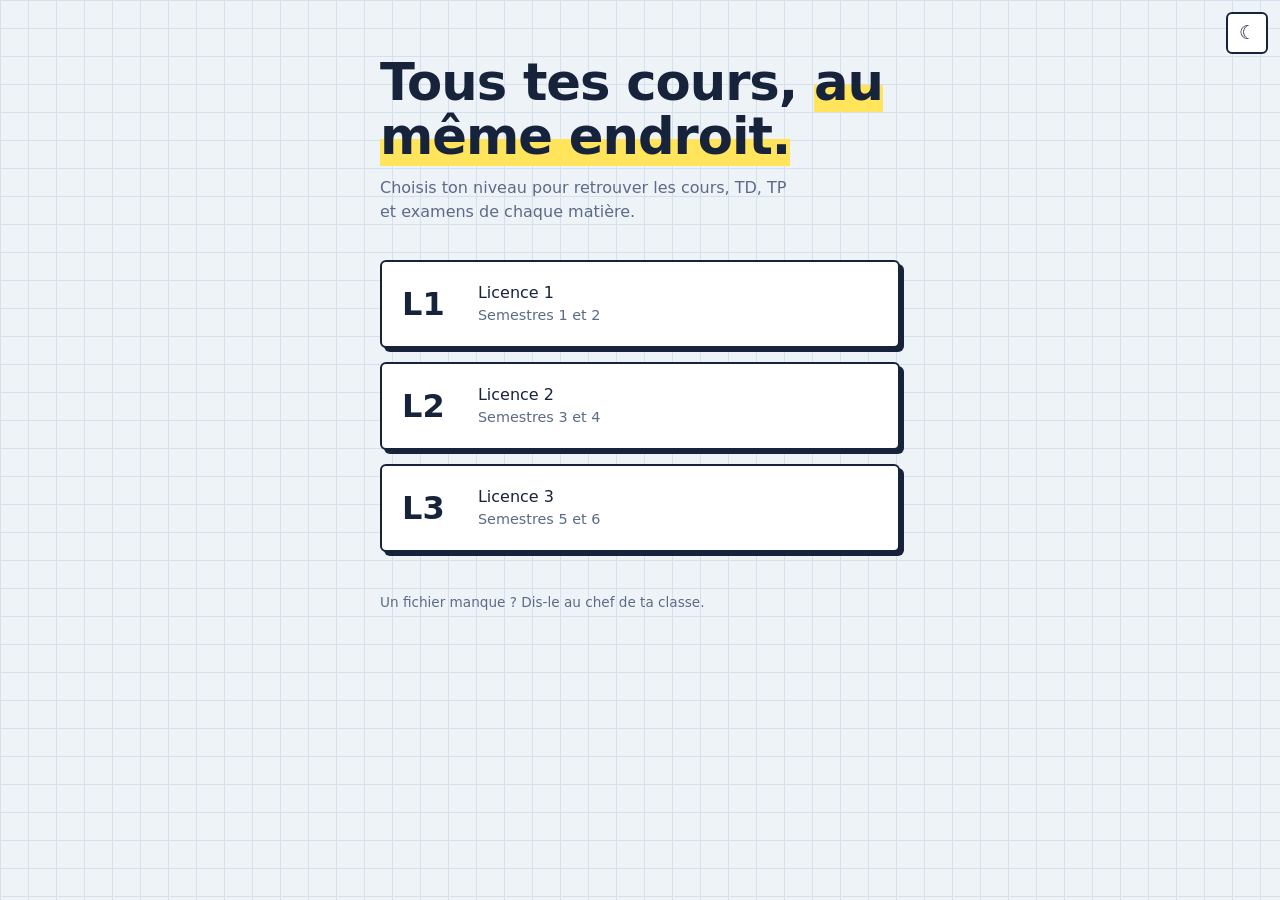
==== index.html @ 029b73b8 "First version" ====
<!DOCTYPE html>
<html lang="fr">
<head>
  <meta charset="UTF-8">
  <meta name="viewport" content="width=device-width, initial-scale=1">
  <title>My Lessons - Tous les cours au même endroit</title>
  <meta name="theme-color" content="#16233b">
  <link rel="manifest" href="manifest.json">
  <link rel="apple-touch-icon" href="icons/icon-192.png">
  <link rel="stylesheet" href="css/style.css">
  <script src="js/theme.js"></script>
</head>
<body>
  <main class="wrap">
    <h1>Tous tes cours, <span>au même endroit.</span></h1>
    <p class="lead">Choisis ton niveau pour retrouver les cours, TD, TP et examens de chaque matière.</p>

    <a id="resume" class="resume" href="#"></a>

    <nav class="levels" aria-label="Choix du niveau">
      <a class="level" href="niveau.html?l=L1" data-level="L1"><b>L1</b><span>Licence 1<small>Semestres 1 et 2</small></span></a>
      <a class="level" href="niveau.html?l=L2" data-level="L2"><b>L2</b><span>Licence 2<small>Semestres 3 et 4</small></span></a>
      <a class="level" href="niveau.html?l=L3" data-level="L3"><b>L3</b><span>Licence 3<small>Semestres 5 et 6</small></span></a>
    </nav>

    <footer>Un fichier manque ? Dis-le au chef de ta classe.</footer>
  </main>

  <script>
    // Se souvenir du dernier niveau choisi
    const KEY = "ml_level";
    try {
      document.querySelectorAll(".level").forEach(a =>
        a.addEventListener("click", () => localStorage.setItem(KEY, a.dataset.level)));
      const last = localStorage.getItem(KEY);
      if (last) {
        const r = document.getElementById("resume");
        r.href = "niveau.html?l=" + last;
        r.textContent = "Continuer avec " + last;
        r.classList.add("show");
      }
    } catch (e) { /* stockage indisponible : on ignore */ }
    if ("serviceWorker" in navigator) navigator.serviceWorker.register("sw.js").catch(() => {});
  </script>
</body>
</html>
---- css/style.css ----
:root {
  --paper: #eef3f8;
  --grid: #d6e0ec;
  --ink: #16233b;
  --muted: #5b6b85;
  --marker: #ffe45c;
  --hl: #ffe45c;
  --card: #ffffff;
}
@media (prefers-color-scheme: dark) {
  :root:not([data-theme="light"]) {
    --paper: #101826; --grid: #1b2840; --ink: #e8eef8; --muted: #93a3bf;
    --marker: #c9a800; --hl: #7a6200; --card: #17233a;
  }
}
:root[data-theme="dark"] {
  --paper: #101826; --grid: #1b2840; --ink: #e8eef8; --muted: #93a3bf;
  --marker: #c9a800; --hl: #7a6200; --card: #17233a;
}
* { box-sizing: border-box; }
html, body { margin: 0; }
body {
  min-height: 100vh;
  background-color: var(--paper);
  background-image:
    linear-gradient(var(--grid) 1px, transparent 1px),
    linear-gradient(90deg, var(--grid) 1px, transparent 1px);
  background-size: 28px 28px;
  color: var(--ink);
  font-family: "Segoe UI", system-ui, -apple-system, Roboto, sans-serif;
  line-height: 1.5;
}
.wrap {
  max-width: 560px;
  margin: 0 auto;
  padding: 56px 20px 40px;
}
h1 {
  font-size: clamp(2.2rem, 9vw, 3.2rem);
  line-height: 1.05;
  margin: 0 0 12px;
  letter-spacing: -0.02em;
}
h1 span {
  background: linear-gradient(transparent 55%, var(--hl) 55%);
}
.lead { color: var(--muted); margin: 0 0 36px; max-width: 42ch; }
.levels { display: grid; gap: 14px; }
.level {
  display: flex;
  align-items: center;
  gap: 18px;
  padding: 18px 20px;
  background: var(--card);
  color: inherit;
  text-decoration: none;
  border: 2px solid var(--ink);
  border-radius: 6px;
  box-shadow: 4px 4px 0 var(--ink);
  transition: transform .12s, box-shadow .12s;
}
.level:hover, .level:focus-visible {
  transform: translate(2px, 2px);
  box-shadow: 2px 2px 0 var(--ink);
  outline: none;
}
.level:focus-visible { outline: 3px solid var(--marker); outline-offset: 3px; }
.level b { font-size: 2rem; min-width: 2.6ch; }
.level small { display: block; color: var(--muted); font-size: .9rem; }
.resume {
  display: none;
  margin-bottom: 22px;
  padding: 12px 16px;
  background: var(--marker);
  color: #16233b;
  border-radius: 6px;
  text-decoration: none;
  font-weight: 600;
}
.resume.show { display: block; }
footer { margin-top: 40px; color: var(--muted); font-size: .85rem; }
@media (prefers-reduced-motion: reduce) {
  .level { transition: none; }
}

/* ---------- Pages internes ---------- */
.back { display:inline-block; margin-bottom:18px; color:var(--muted); text-decoration:none; font-weight:600; }
.back:hover { color:var(--ink); }
h2 { font-size:1.25rem; margin:30px 0 10px; }
.search {
  width:100%; padding:14px 16px; font-size:1rem; color:var(--ink);
  background:var(--card); border:2px solid var(--ink); border-radius:6px; margin-bottom:8px;
}
.search:focus { outline:3px solid var(--marker); outline-offset:2px; }
.list { display:grid; gap:10px; margin:0; padding:0; list-style:none; }
.row {
  display:flex; justify-content:space-between; align-items:center; gap:12px;
  padding:14px 16px; background:var(--card); color:inherit; text-decoration:none;
  border:2px solid var(--ink); border-radius:6px;
}
a.row:hover, a.row:focus-visible { background:var(--marker); color:#16233b; outline:none; }
.row small { color:var(--muted); display:block; }
a.row:hover small { color:#16233b; }
.count { font-size:.85rem; color:var(--muted); white-space:nowrap; }
.actions { display:flex; gap:8px; }
.btn {
  padding:8px 12px; border:2px solid var(--ink); border-radius:6px; background:var(--card);
  color:var(--ink); text-decoration:none; font-weight:600; font-size:.9rem;
}
.btn:hover { background:var(--marker); color:#16233b; }
.empty { padding:18px; border:2px dashed var(--muted); border-radius:6px; color:var(--muted); }
.new { background:var(--marker); color:#16233b; font-size:.7rem; font-weight:700; padding:2px 6px; border-radius:4px; margin-left:6px; }

/* ---------- Bouton mode sombre ---------- */
.theme-btn {
  position: fixed; top: calc(env(safe-area-inset-top, 0px) + 12px); right: 12px; z-index: 20;
  width: 42px; height: 42px; font-size: 1.2rem; line-height: 1; cursor: pointer;
  background: var(--card); color: var(--ink);
  border: 2px solid var(--ink); border-radius: 6px;
}
.theme-btn:hover { background: var(--marker); color: #16233b; }
.theme-btn:focus-visible { outline: 3px solid var(--marker); outline-offset: 3px; }
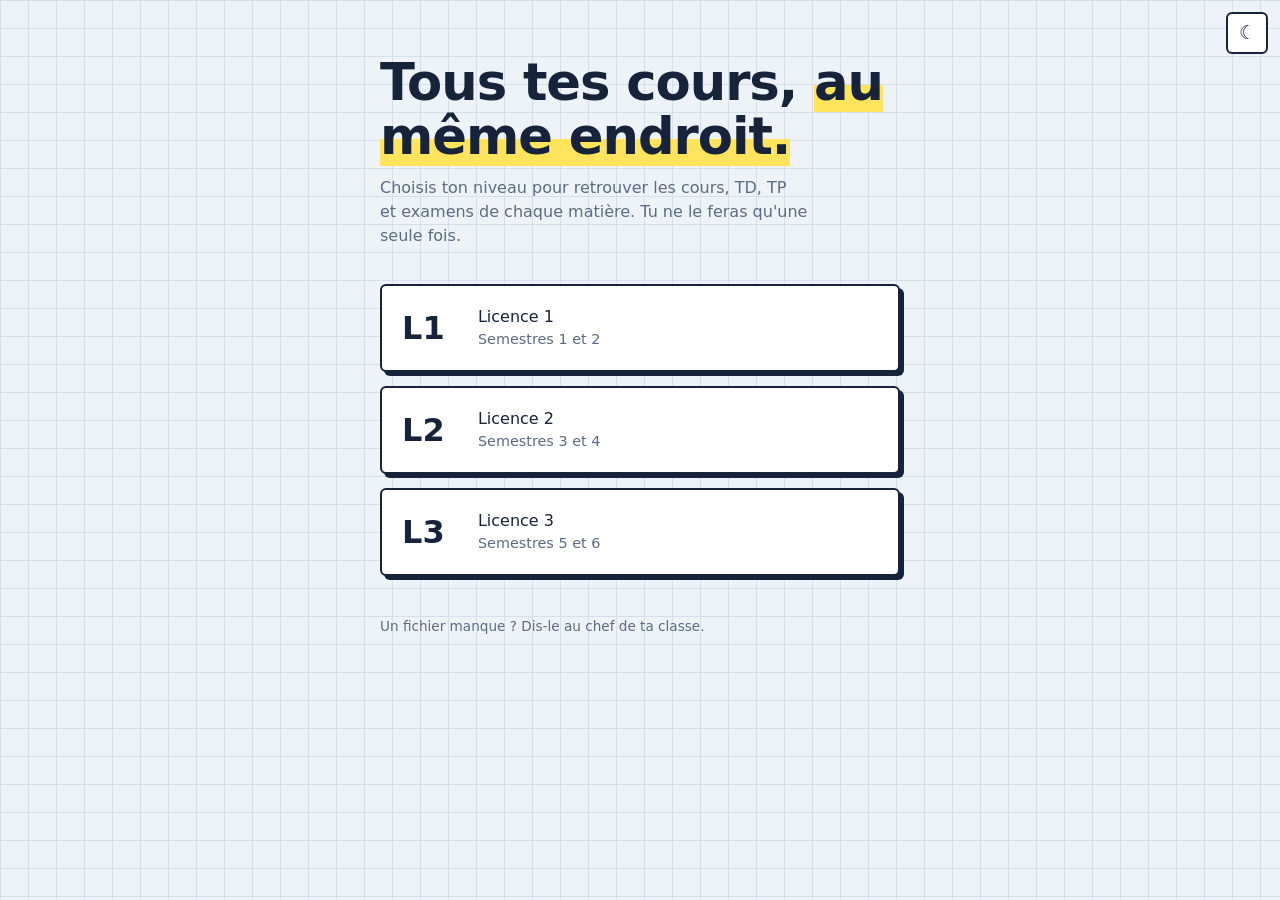
==== commit 8dad1e28: "Admin and Supabase" ====
--- a/index.html
+++ b/index.html
@@ -9,13 +9,22 @@
   <link rel="apple-touch-icon" href="icons/icon-192.png">
   <link rel="stylesheet" href="css/style.css">
   <script src="js/theme.js"></script>
+  <script>
+    // Niveau déjà choisi : on saute cette page (sauf si l'élève veut changer : ?choose=1)
+    (function () {
+      try {
+        var l = localStorage.getItem("ml_level");
+        if (l && !new URLSearchParams(location.search).has("choose")) {
+          location.replace("niveau.html?l=" + encodeURIComponent(l));
+        }
+      } catch (e) {}
+    })();
+  </script>
 </head>
 <body>
   <main class="wrap">
     <h1>Tous tes cours, <span>au même endroit.</span></h1>
-    <p class="lead">Choisis ton niveau pour retrouver les cours, TD, TP et examens de chaque matière.</p>
-
-    <a id="resume" class="resume" href="#"></a>
+    <p class="lead">Choisis ton niveau pour retrouver les cours, TD, TP et examens de chaque matière. Tu ne le feras qu'une seule fois.</p>
 
     <nav class="levels" aria-label="Choix du niveau">
       <a class="level" href="niveau.html?l=L1" data-level="L1"><b>L1</b><span>Licence 1<small>Semestres 1 et 2</small></span></a>
@@ -27,20 +36,12 @@
   </main>
 
   <script>
-    // Se souvenir du dernier niveau choisi
-    const KEY = "ml_level";
-    try {
-      document.querySelectorAll(".level").forEach(a =>
-        a.addEventListener("click", () => localStorage.setItem(KEY, a.dataset.level)));
-      const last = localStorage.getItem(KEY);
-      if (last) {
-        const r = document.getElementById("resume");
-        r.href = "niveau.html?l=" + last;
-        r.textContent = "Continuer avec " + last;
-        r.classList.add("show");
-      }
-    } catch (e) { /* stockage indisponible : on ignore */ }
-    if ("serviceWorker" in navigator) navigator.serviceWorker.register("sw.js").catch(() => {});
+    document.querySelectorAll(".level").forEach(function (a) {
+      a.addEventListener("click", function () {
+        try { localStorage.setItem("ml_level", a.dataset.level); } catch (e) {}
+      });
+    });
+    if ("serviceWorker" in navigator) navigator.serviceWorker.register("sw.js").catch(function () {});
   </script>
 </body>
 </html>
--- a/css/style.css
+++ b/css/style.css
@@ -119,4 +119,15 @@
   border: 2px solid var(--ink); border-radius: 6px;
 }
 .theme-btn:hover { background: var(--marker); color: #16233b; }
-.theme-btn:focus-visible { outline: 3px solid var(--marker); outline-offset: 3px; }+.theme-btn:focus-visible { outline: 3px solid var(--marker); outline-offset: 3px; }
+
+/* ---------- Formulaires / admin ---------- */
+.field { display:grid; gap:6px; margin-bottom:14px; }
+.field label { font-weight:600; }
+.field .search { margin-bottom:0; }
+button.btn { cursor:pointer; font:inherit; font-weight:600; }
+.btn.primary { background:var(--marker); color:#16233b; }
+.btn.danger { border-color:#e0453a; color:#e0453a; }
+.status { min-height:1.5em; font-weight:600; }
+.status.bad { color:#e0453a; }
+footer a { color:inherit; }
